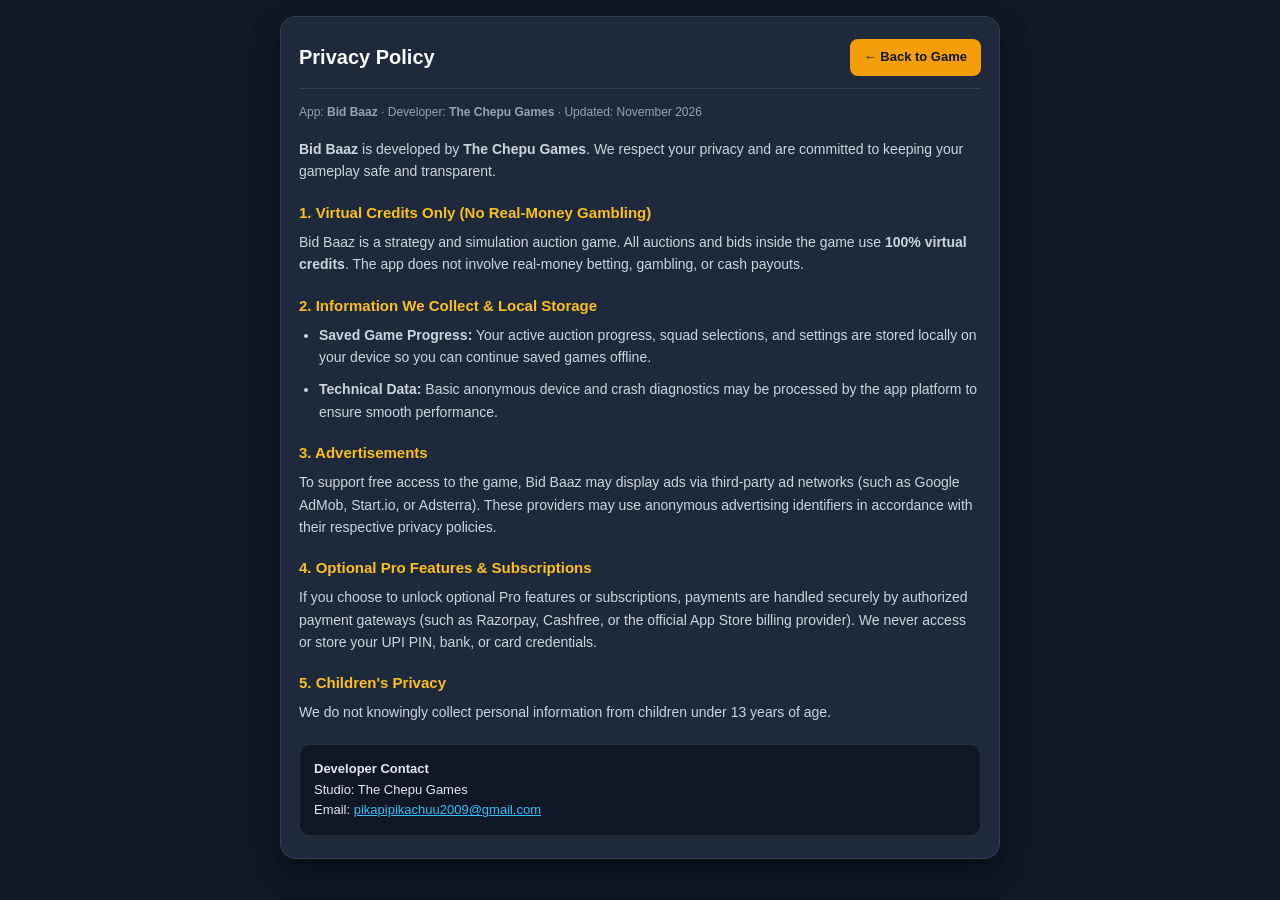
==== privacy.html @ 5dd85d2e "Create privacy.html" ====
<!DOCTYPE html>
<html lang="en">
<head>
  <meta charset="utf-8" />
  <meta name="viewport" content="width=device-width, initial-scale=1" />
  <meta name="theme-color" content="#101827" />
  <title>Privacy Policy &mdash; Bid Baaz</title>
  <style>
    * {
      box-sizing: border-box;
      margin: 0;
      padding: 0;
      font-family: -apple-system, BlinkMacSystemFont, "Segoe UI", Roboto, sans-serif;
    }
    body {
      background: #101827;
      color: #e2e8f0;
      line-height: 1.6;
      padding: 16px;
    }
    .container {
      max-width: 720px;
      margin: 0 auto;
      background: #1e293b;
      border: 1px solid rgba(255, 255, 255, 0.1);
      border-radius: 16px;
      padding: 22px 18px;
      box-shadow: 0 12px 28px rgba(0, 0, 0, 0.4);
    }
    .top-bar {
      display: flex;
      justify-content: space-between;
      align-items: center;
      gap: 12px;
      margin-bottom: 14px;
      padding-bottom: 12px;
      border-bottom: 1px solid rgba(255, 255, 255, 0.1);
    }
    .back-btn {
      background: #f59e0b;
      color: #101827;
      border: none;
      padding: 8px 14px;
      border-radius: 8px;
      font-weight: 700;
      font-size: 13px;
      cursor: pointer;
      text-decoration: none;
      white-space: nowrap;
    }
    h1 {
      font-size: 20px;
      color: #f8fafc;
    }
    .updated {
      font-size: 12px;
      color: #94a3b8;
      margin-bottom: 16px;
    }
    h2 {
      font-size: 15px;
      color: #fbbf24;
      margin-top: 18px;
      margin-bottom: 6px;
    }
    p, li {
      font-size: 14px;
      color: #cbd5e1;
      margin-bottom: 10px;
    }
    ul {
      padding-left: 20px;
      margin-bottom: 10px;
    }
    .contact-box {
      margin-top: 20px;
      padding: 14px;
      background: #101827;
      border-radius: 10px;
      border: 1px solid rgba(255, 255, 255, 0.1);
      font-size: 13px;
    }
    a {
      color: #38bdf8;
    }
  </style>
</head>
<body>
  <div class="container">
    <div class="top-bar">
      <h1>Privacy Policy</h1>
      <a href="index.html" class="back-btn" onclick="if(history.length>1){history.back();return false;}">&larr; Back to Game</a>
    </div>
    <p class="updated">App: <strong>Bid Baaz</strong> &middot; Developer: <strong>The Chepu Games</strong> &middot; Updated: November 2026</p>

    <p>
      <strong>Bid Baaz</strong> is developed by <strong>The Chepu Games</strong>. We respect your privacy and are committed to keeping your gameplay safe and transparent.
    </p>

    <h2>1. Virtual Credits Only (No Real-Money Gambling)</h2>
    <p>
      Bid Baaz is a strategy and simulation auction game. All auctions and bids inside the game use <strong>100% virtual credits</strong>. The app does not involve real-money betting, gambling, or cash payouts.
    </p>

    <h2>2. Information We Collect &amp; Local Storage</h2>
    <ul>
      <li><strong>Saved Game Progress:</strong> Your active auction progress, squad selections, and settings are stored locally on your device so you can continue saved games offline.</li>
      <li><strong>Technical Data:</strong> Basic anonymous device and crash diagnostics may be processed by the app platform to ensure smooth performance.</li>
    </ul>

    <h2>3. Advertisements</h2>
    <p>
      To support free access to the game, Bid Baaz may display ads via third-party ad networks (such as Google AdMob, Start.io, or Adsterra). These providers may use anonymous advertising identifiers in accordance with their respective privacy policies.
    </p>

    <h2>4. Optional Pro Features &amp; Subscriptions</h2>
    <p>
      If you choose to unlock optional Pro features or subscriptions, payments are handled securely by authorized payment gateways (such as Razorpay, Cashfree, or the official App Store billing provider). We never access or store your UPI PIN, bank, or card credentials.
    </p>

    <h2>5. Children's Privacy</h2>
    <p>
      We do not knowingly collect personal information from children under 13 years of age.
    </p>

    <div class="contact-box">
      <strong>Developer Contact</strong><br />
      Studio: The Chepu Games<br />
      Email: <a href="mailto:pikapipikachuu2009@gmail.com">pikapipikachuu2009@gmail.com</a>
    </div>
  </div>
</body>
</html>
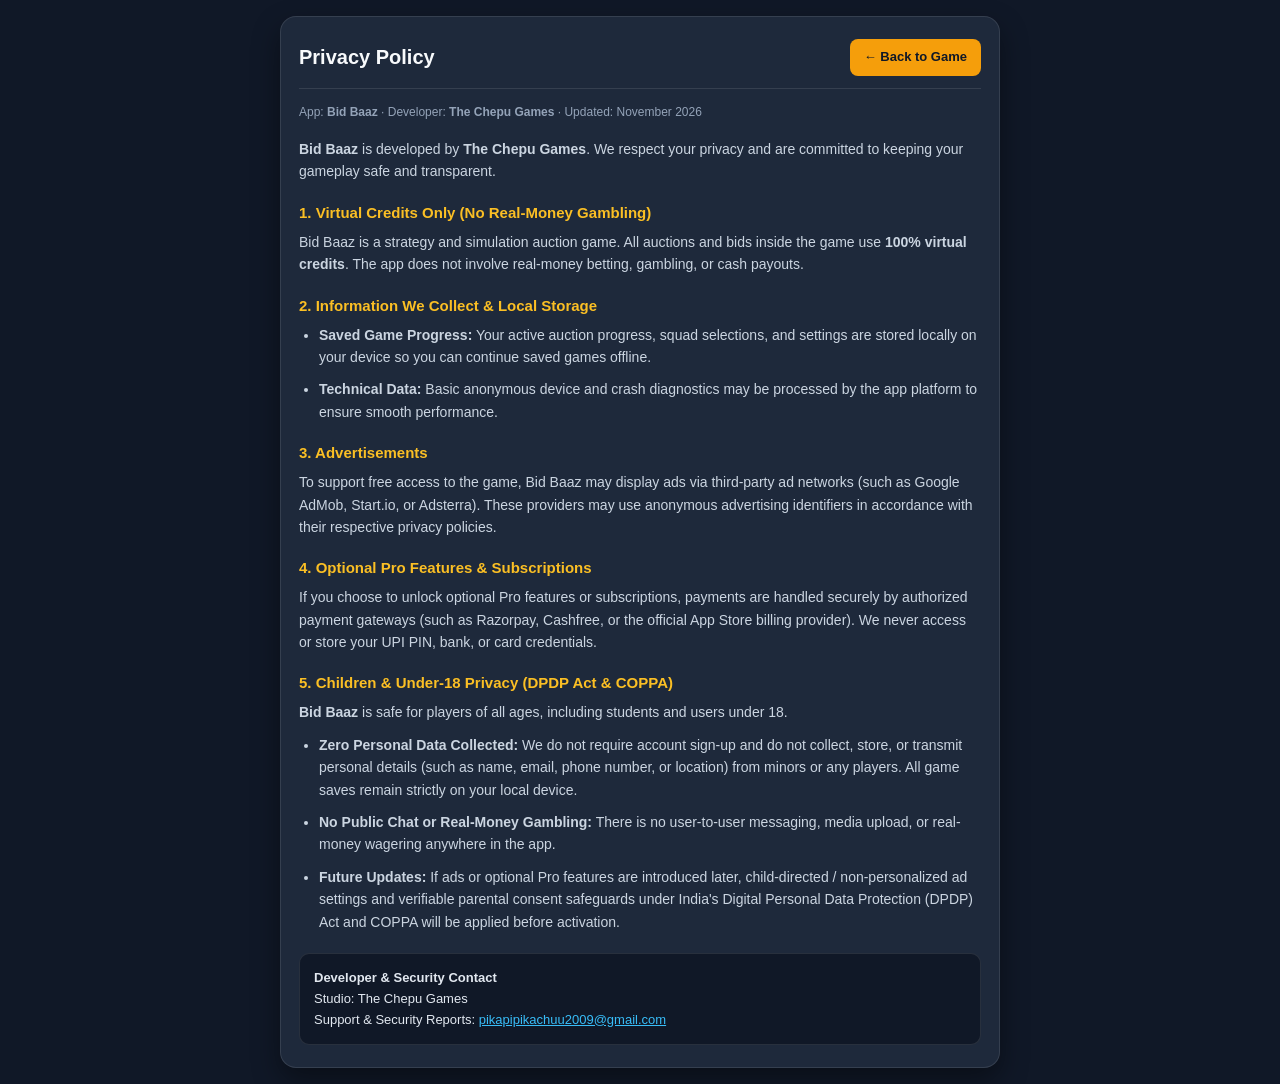
==== commit 9c587759: "Update privacy.html" ====
--- a/privacy.html
+++ b/privacy.html
@@ -4,6 +4,8 @@
   <meta charset="utf-8" />
   <meta name="viewport" content="width=device-width, initial-scale=1" />
   <meta name="theme-color" content="#101827" />
+  <meta name="referrer" content="strict-origin-when-cross-origin" />
+  <meta http-equiv="Content-Security-Policy" content="default-src 'self'; script-src 'self' 'unsafe-inline'; style-src 'self' 'unsafe-inline'; img-src 'self' data:; connect-src 'self'; object-src 'none'; base-uri 'self';" />
   <title>Privacy Policy &mdash; Bid Baaz</title>
   <style>
     * {
@@ -118,15 +120,20 @@
       If you choose to unlock optional Pro features or subscriptions, payments are handled securely by authorized payment gateways (such as Razorpay, Cashfree, or the official App Store billing provider). We never access or store your UPI PIN, bank, or card credentials.
     </p>
 
-    <h2>5. Children's Privacy</h2>
+    <h2>5. Children &amp; Under-18 Privacy (DPDP Act &amp; COPPA)</h2>
     <p>
-      We do not knowingly collect personal information from children under 13 years of age.
+      <strong>Bid Baaz</strong> is safe for players of all ages, including students and users under 18.
     </p>
+    <ul>
+      <li><strong>Zero Personal Data Collected:</strong> We do not require account sign-up and do not collect, store, or transmit personal details (such as name, email, phone number, or location) from minors or any players. All game saves remain strictly on your local device.</li>
+      <li><strong>No Public Chat or Real-Money Gambling:</strong> There is no user-to-user messaging, media upload, or real-money wagering anywhere in the app.</li>
+      <li><strong>Future Updates:</strong> If ads or optional Pro features are introduced later, child-directed / non-personalized ad settings and verifiable parental consent safeguards under India's Digital Personal Data Protection (DPDP) Act and COPPA will be applied before activation.</li>
+    </ul>
 
     <div class="contact-box">
-      <strong>Developer Contact</strong><br />
+      <strong>Developer &amp; Security Contact</strong><br />
       Studio: The Chepu Games<br />
-      Email: <a href="mailto:pikapipikachuu2009@gmail.com">pikapipikachuu2009@gmail.com</a>
+      Support &amp; Security Reports: <a href="mailto:pikapipikachuu2009@gmail.com">pikapipikachuu2009@gmail.com</a>
     </div>
   </div>
 </body>
